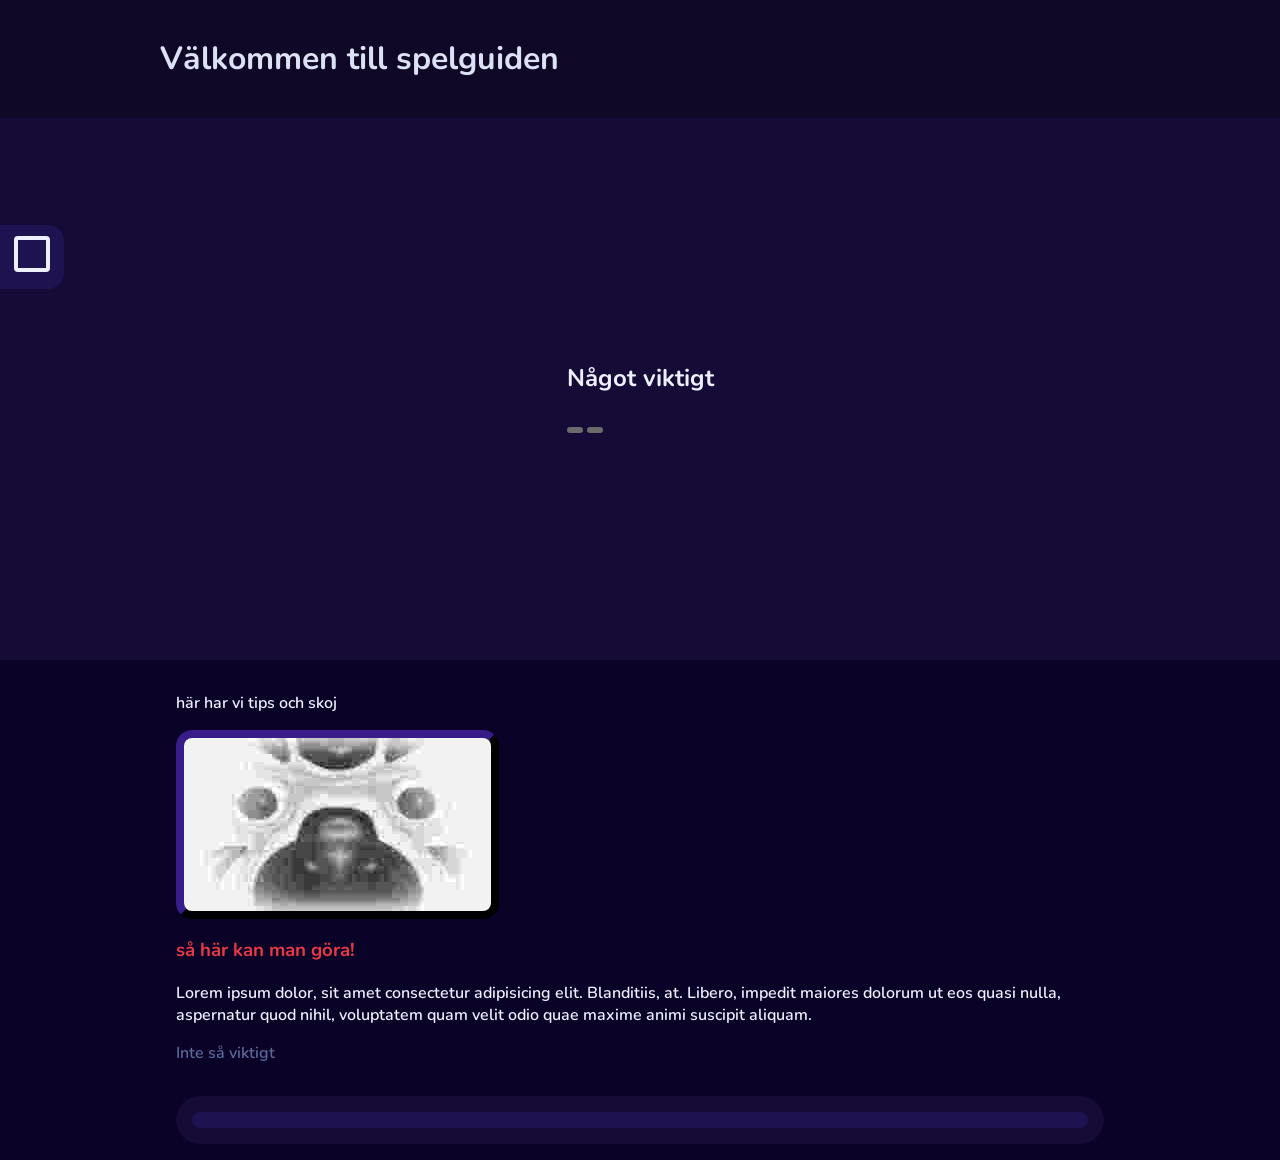
==== index.html @ 8bfa8576 "Slut lektion 04/29 Håller på med en toggle-bar navbar och har fixat placeholder för above the fold." ====
<!DOCTYPE html>
<html lang="en">

<head>
    <meta charset="UTF-8">
    <meta name="viewport" content="width=device-width, initial-scale=1.0">
    <title>Document</title>
    <link rel="stylesheet" href="style.css">
    <script src="script.js" defer></script>
    <link rel="preconnect" href="https://fonts.googleapis.com">
    <link rel="preconnect" href="https://fonts.gstatic.com" crossorigin>
    <link href="https://fonts.googleapis.com/css2?family=Nunito:ital,wght@0,200..1000;1,200..1000&display=swap"
        rel="stylesheet">
</head>

<body>
    <div class="nav-content">
        <a href="#">Test länk</a>
        <a href="#">Test länk</a>
        <a href="#">Test länk</a>
        <a href="#">Test länk</a>
    </div>
    <nav>
        <div id="icon" onclick="toggleNav()">
        </div>
    </nav>
    <div class="header-container">
        <header>
            <h1>Välkommen till spelguiden</h1>
        </header>
    </div>
    <div class="above-the-fold">
        <div>
            <h2>Något viktigt</h2>
            <div>
                <button></button>
                <button></button>
            </div>
        </div>
    </div>
    <main>
        <p>här har vi tips och skoj</p>
        <img src="Zebra-16_9.jpg" alt="temp bild">
        <div>
            <h3><b>så här kan man göra!</b></h3>
        </div>
        <p>Lorem ipsum dolor, sit amet consectetur adipisicing elit. Blanditiis, at. Libero, impedit maiores dolorum ut
            eos quasi nulla, aspernatur quod nihil, voluptatem quam velit odio quae maxime animi suscipit aliquam.</p>

        <span class="muted">Inte så viktigt</span>

        <div class="section">
            <div></div>
        </div>
    </main>
</body>

</html>
---- style.css ----
* {
    box-sizing: border-box;
}

:root {
    --site-width: 60rem;
    --deep-color: #0A0227;
    --surface-color: #160b36;
    --raised-color: #1E1250;
    --disabled-color: #5B6899;
    --analogous-color: #A6B1E1;
    --highlight-color: #DCE1F5;
    --whisper-color: #ECEFFE;
    --harsh-color: #E63946;
    --main-padding: 1rem;
    --main-font: "Nunito", sans-serif;
    --main-font-weight: 600;
}   

body {
    color-scheme: dark;
    background-color: var(--deep-color);
    color: var(--whisper-color);
    font-family: var(--main-font);
    font-weight: var(--main-font-weight);
    margin: 0;
}

nav {
    height: 4rem;
    width: 4rem;
    background-color: var(--raised-color);
    position:fixed;
    left: 0;
    top: 25%;
    border-top-right-radius: 1rem;
    border-bottom-right-radius: 1rem;

    display: flex;
    justify-content: center;
    align-items: center;
}

nav svg path {
    transition: fill-opacity 0.3s ease;
}

nav svg:hover path {
    fill-opacity: 0.3;
}

.nav-content {
    display: none;
}

.displayed-nav {
    left: 7rem
}

.displayed-nav-content {
    position:fixed;
    left: 0;
    top: 25%;
    display: flex;
    flex-flow: column nowrap;
    justify-content: space-around;
}

.header-container {
    background-color: #0f0826;
    padding: var(--main-padding);
    color: var(--highlight-color);
}

header {
    max-width: var(--site-width);
    margin: auto;
}

.above-the-fold {
    background-color: var(--surface-color);
    display: flex;
    justify-content: center;
    align-items: center;
    padding: 14rem 0 14rem 0;
}

main {
    padding: var(--main-padding);
    max-width: var(--site-width);
    margin: auto;
}

img {
    display: block;
    border: var(--surface-color) 0.5rem outset;
    border-radius: 1rem;
}

b {
    color: var(--harsh-color);
}

.muted {
    color: var(--disabled-color);
}

.section {
    margin-top: 2rem;
    background-color: var(--surface-color);
    width: 100%;
    height: 3rem;   
    border-radius: 6rem;
    display: flex;
}

.section div {
    margin: 1rem;
    flex-basis: 100%;
    border-radius: 1rem;
    background-color: var(--raised-color);
}
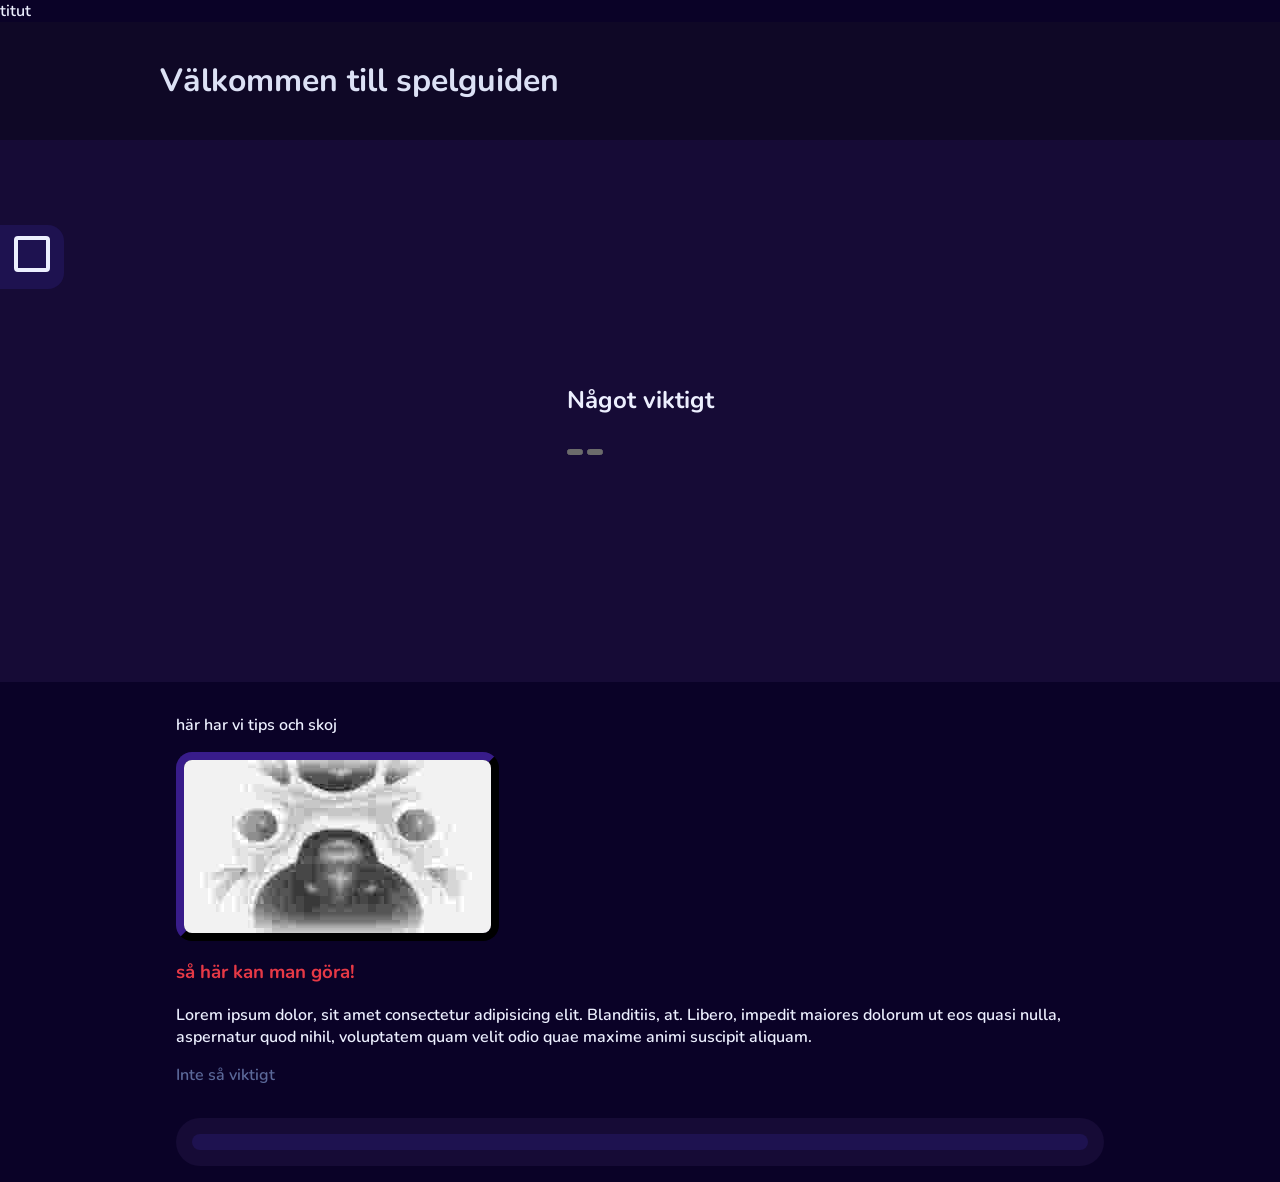
==== commit 58ff178a: "Start hemma 05/01" ====
--- a/index.html
+++ b/index.html
@@ -14,6 +14,7 @@
 </head>
 
 <body>
+    titut
     <div class="nav-content">
         <a href="#">Test länk</a>
         <a href="#">Test länk</a>
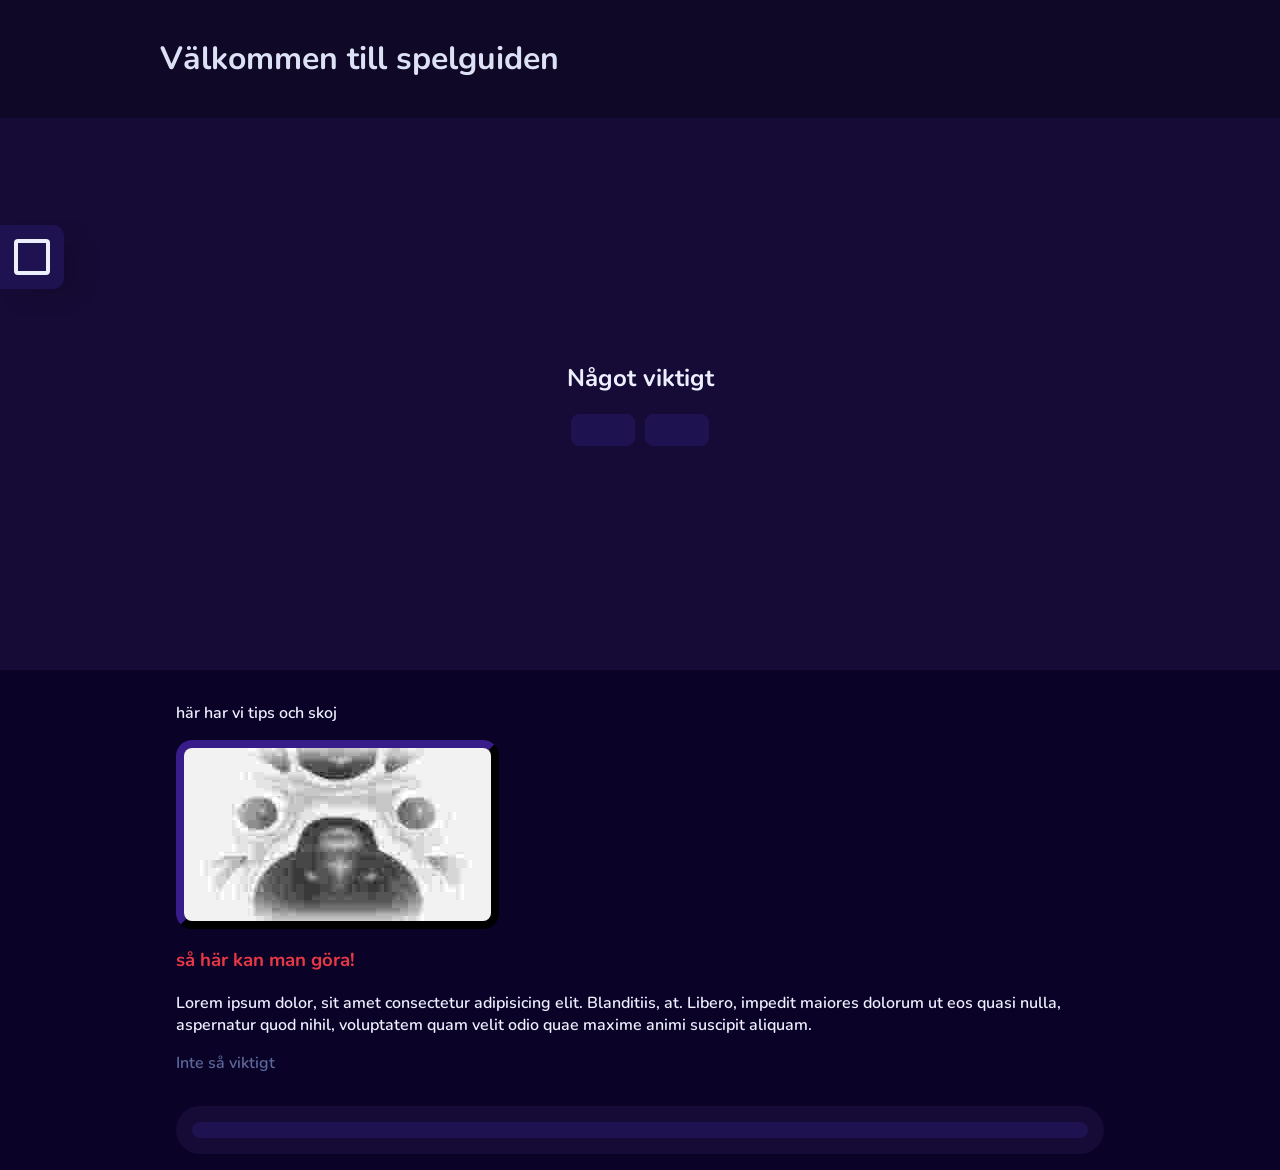
==== commit 787c4669: "Slut hemma 05/01 Fixat med nav och massa hover effecter osv osv" ====
--- a/index.html
+++ b/index.html
@@ -14,17 +14,18 @@
 </head>
 
 <body>
-    titut
-    <div class="nav-content">
-        <a href="#">Test länk</a>
-        <a href="#">Test länk</a>
-        <a href="#">Test länk</a>
-        <a href="#">Test länk</a>
+    <div class="nav-container">
+        <nav id="nav-content">
+            <a href="#">Länk 1</a>
+            <a href="#">Länk 2</a>
+            <a href="#">Länk 3</a>
+            <a href="#">Länk 4</a>
+            <a href="#">Länk 5</a>
+        </nav>
+        <div id="nav-toggle" onclick="toggleNav()">
+
+        </div>
     </div>
-    <nav>
-        <div id="icon" onclick="toggleNav()">
-        </div>
-    </nav>
     <div class="header-container">
         <header>
             <h1>Välkommen till spelguiden</h1>
@@ -33,7 +34,7 @@
     <div class="above-the-fold">
         <div>
             <h2>Något viktigt</h2>
-            <div>
+            <div class="buttons">
                 <button></button>
                 <button></button>
             </div>
--- a/style.css
+++ b/style.css
@@ -15,6 +15,9 @@
     --main-padding: 1rem;
     --main-font: "Nunito", sans-serif;
     --main-font-weight: 600;
+    --nav-border-radius: 0.7rem;
+    --nav-box-shadow: 17px 10px 20px 0px rgba(0, 0, 0, 0.1);
+    --nav-toggle-transition: left 0.3s cubic-bezier(.35,1,.35,1);
 }   
 
 body {
@@ -26,44 +29,46 @@
     margin: 0;
 }
 
-nav {
+#nav-toggle {
     height: 4rem;
     width: 4rem;
     background-color: var(--raised-color);
+    border-top-right-radius: var(--nav-border-radius);
+    border-bottom-right-radius: var(--nav-border-radius);
+    box-shadow: var(--nav-box-shadow);
+
     position:fixed;
     left: 0;
     top: 25%;
-    border-top-right-radius: 1rem;
-    border-bottom-right-radius: 1rem;
 
     display: flex;
     justify-content: center;
     align-items: center;
+
+    transition: var(--nav-toggle-transition);
 }
 
-nav svg path {
-    transition: fill-opacity 0.3s ease;
+#nav-toggle path {
+    transition: fill-opacity 0.3s;
 }
 
-nav svg:hover path {
+#nav-toggle:hover path {
     fill-opacity: 0.3;
 }
 
-.nav-content {
-    display: none;
-}
-
-.displayed-nav {
-    left: 7rem
-}
-
-.displayed-nav-content {
+#nav-content {
     position:fixed;
     left: 0;
     top: 25%;
-    display: flex;
+
+    padding: var(--main-padding);
+    background-color: var(--raised-color);
+    border-bottom-right-radius: var(--nav-border-radius);
+    box-shadow: var(--nav-box-shadow);
+
+    display: none;
     flex-flow: column nowrap;
-    justify-content: space-around;
+    gap: 2rem;
 }
 
 .header-container {
@@ -83,6 +88,26 @@
     justify-content: center;
     align-items: center;
     padding: 14rem 0 14rem 0;
+}
+
+.buttons {
+    display: flex;
+    justify-content: space-around;
+    align-items: center;
+}
+
+.buttons button {
+    background-color: var(--raised-color);
+    width: 4rem;
+    height: 2rem;
+    border: var(--raised-color) solid 1px;
+    border-radius: 0.5rem;
+    transition: background-color 0.3s cubic-bezier(.35,1,.35,1);
+}
+
+.buttons button:hover {
+    background-color: hsl(252, 63%, 16%);
+    border: hsl(252, 63%, 16%);
 }
 
 main {
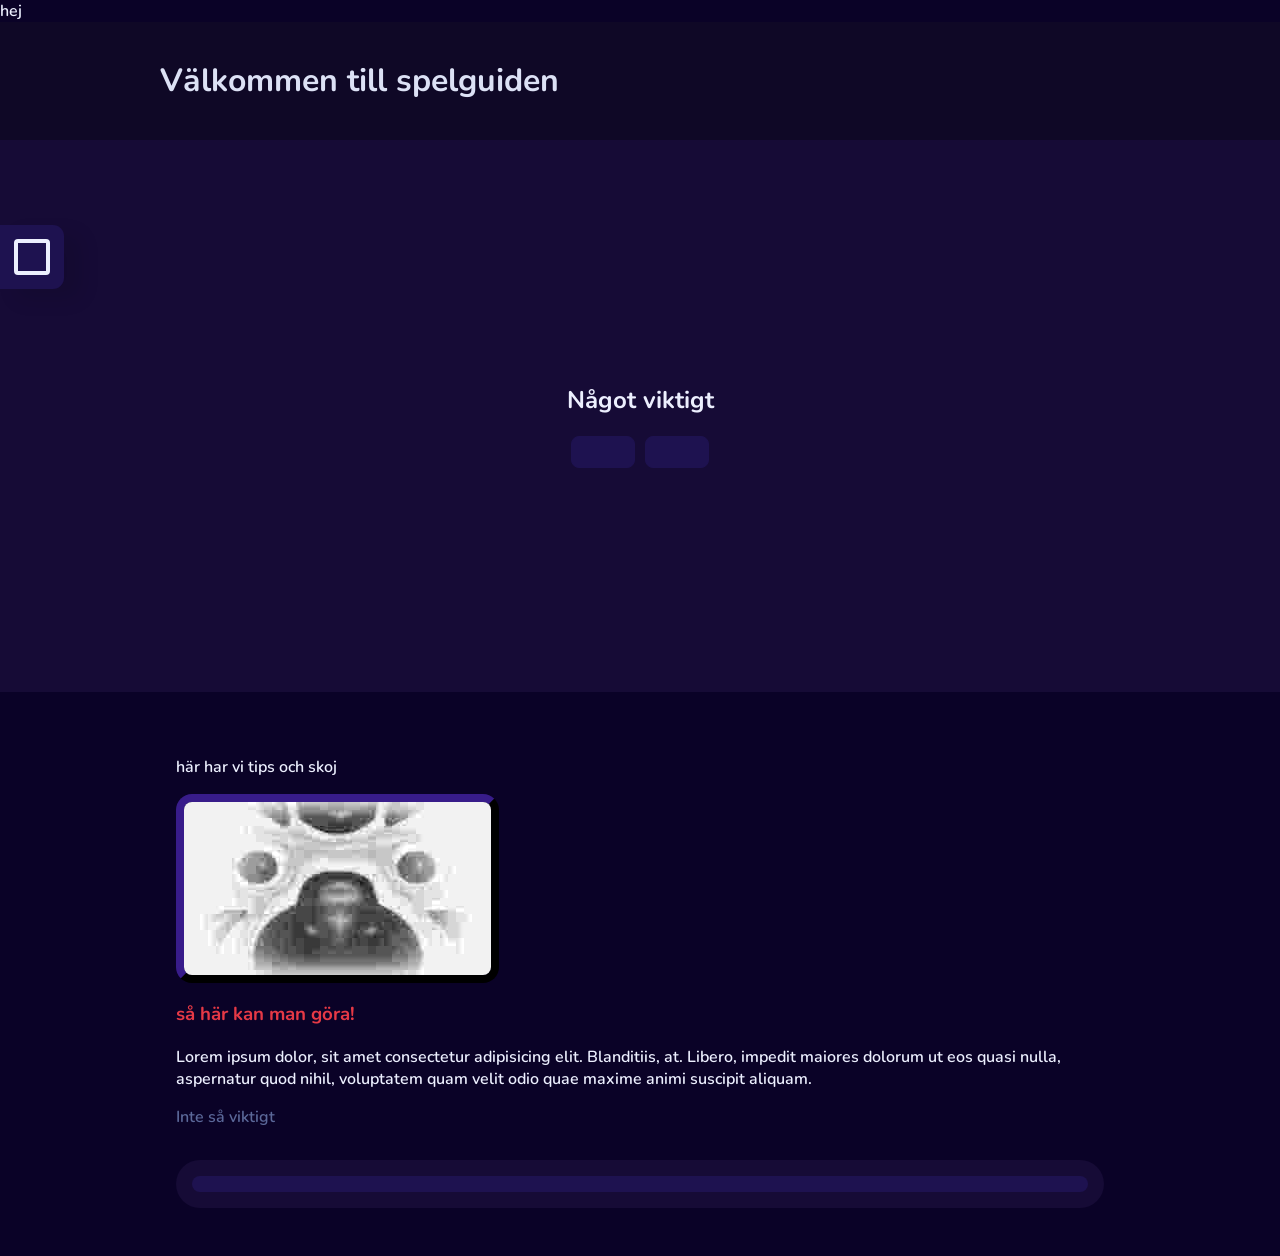
==== commit d34b561d: "Start lektion 05/06" ====
--- a/index.html
+++ b/index.html
@@ -14,10 +14,11 @@
 </head>
 
 <body>
+    hej
     <div class="nav-container">
         <nav id="nav-content">
-            <a href="#">Länk 1</a>
-            <a href="#">Länk 2</a>
+            <a href="index.html" class="current-site">Huvudsida</a>
+            <a href="guide.html">Kom igång med guiden</a>
             <a href="#">Länk 3</a>
             <a href="#">Länk 4</a>
             <a href="#">Länk 5</a>
@@ -41,18 +42,22 @@
         </div>
     </div>
     <main>
-        <p>här har vi tips och skoj</p>
-        <img src="Zebra-16_9.jpg" alt="temp bild">
-        <div>
-            <h3><b>så här kan man göra!</b></h3>
-        </div>
-        <p>Lorem ipsum dolor, sit amet consectetur adipisicing elit. Blanditiis, at. Libero, impedit maiores dolorum ut
-            eos quasi nulla, aspernatur quod nihil, voluptatem quam velit odio quae maxime animi suscipit aliquam.</p>
+        <div class="content">
+            <p>här har vi tips och skoj</p>
+            <img src="Zebra-16_9.jpg" alt="temp bild">
+            <div>
+                <h3><b>så här kan man göra!</b></h3>
+            </div>
+            <p>Lorem ipsum dolor, sit amet consectetur adipisicing elit. Blanditiis, at. Libero, impedit maiores dolorum
+                ut
+                eos quasi nulla, aspernatur quod nihil, voluptatem quam velit odio quae maxime animi suscipit aliquam.
+            </p>
 
-        <span class="muted">Inte så viktigt</span>
+            <span class="muted">Inte så viktigt</span>
 
-        <div class="section">
-            <div></div>
+            <div class="section">
+                <div></div>
+            </div>
         </div>
     </main>
 </body>
--- a/style.css
+++ b/style.css
@@ -68,7 +68,24 @@
 
     display: none;
     flex-flow: column nowrap;
+    align-items: flex-start;
     gap: 2rem;
+}
+
+#nav-content a {
+    text-decoration: none;
+    color: var(--highlight-color);
+}
+
+#nav-content a:hover {
+    text-decoration: none;
+    color: var(--analogous-color);
+}
+
+.current-site {
+    font-weight: bolder;
+    border-bottom: 2px var(--analogous-color) solid;
+    border-radius: 4px;
 }
 
 .header-container {
@@ -110,10 +127,12 @@
     border: hsl(252, 63%, 16%);
 }
 
-main {
+.content {
     padding: var(--main-padding);
     max-width: var(--site-width);
     margin: auto;
+    margin-top: 2rem;
+    margin-bottom: 2rem;
 }
 
 img {
@@ -144,4 +163,78 @@
     flex-basis: 100%;
     border-radius: 1rem;
     background-color: var(--raised-color);
+}
+
+.cards {
+    background-color: var(--surface-color);
+    padding: 6rem;
+
+    display: flex;
+    align-items: flex-start;
+    flex-flow: row wrap;
+    gap: 2rem;
+}
+
+.card {
+    background-color: var(--raised-color);
+    padding: var(--main-padding);
+    border-radius: var(--nav-border-radius);
+    flex-basis: 30%;
+}
+
+.card-image {
+    background-image: url(Zebra-16_9.jpg);
+    background-position: center;
+    background-size: cover;
+    height: 10rem;
+    border-radius: 0.3rem;
+    border: 3px var(--surface-color) solid;
+    box-sizing: content-box;
+
+    display: flex;
+    align-items: flex-end;
+}
+
+.card-image div {
+    background-color: var(--disabled-color);
+    margin: 0.2rem;
+    padding: 0.2rem;
+    border-radius: 0.2rem;
+    font-size: smaller;
+    font-weight: lighter;
+
+    transition: 0.3s;
+}
+
+.card-image:hover {
+    background-size: 101%;
+}
+
+.card-image:hover div {
+    background-color: #ffffff1a;
+    color: var(--deep-color);
+    backdrop-filter: blur(2px);
+}
+
+.cards-information {
+    flex: 1;
+}
+
+footer {
+    display: flex;
+    justify-content: space-between;
+}
+
+.motto {
+    display: flex;
+    align-items: center;
+    justify-content: center;
+    flex-basis: 20%;
+}
+
+.legal {
+    display: flex;
+    gap: 2rem;
+    margin: 2rem 2rem 2rem 0;
+    
 }
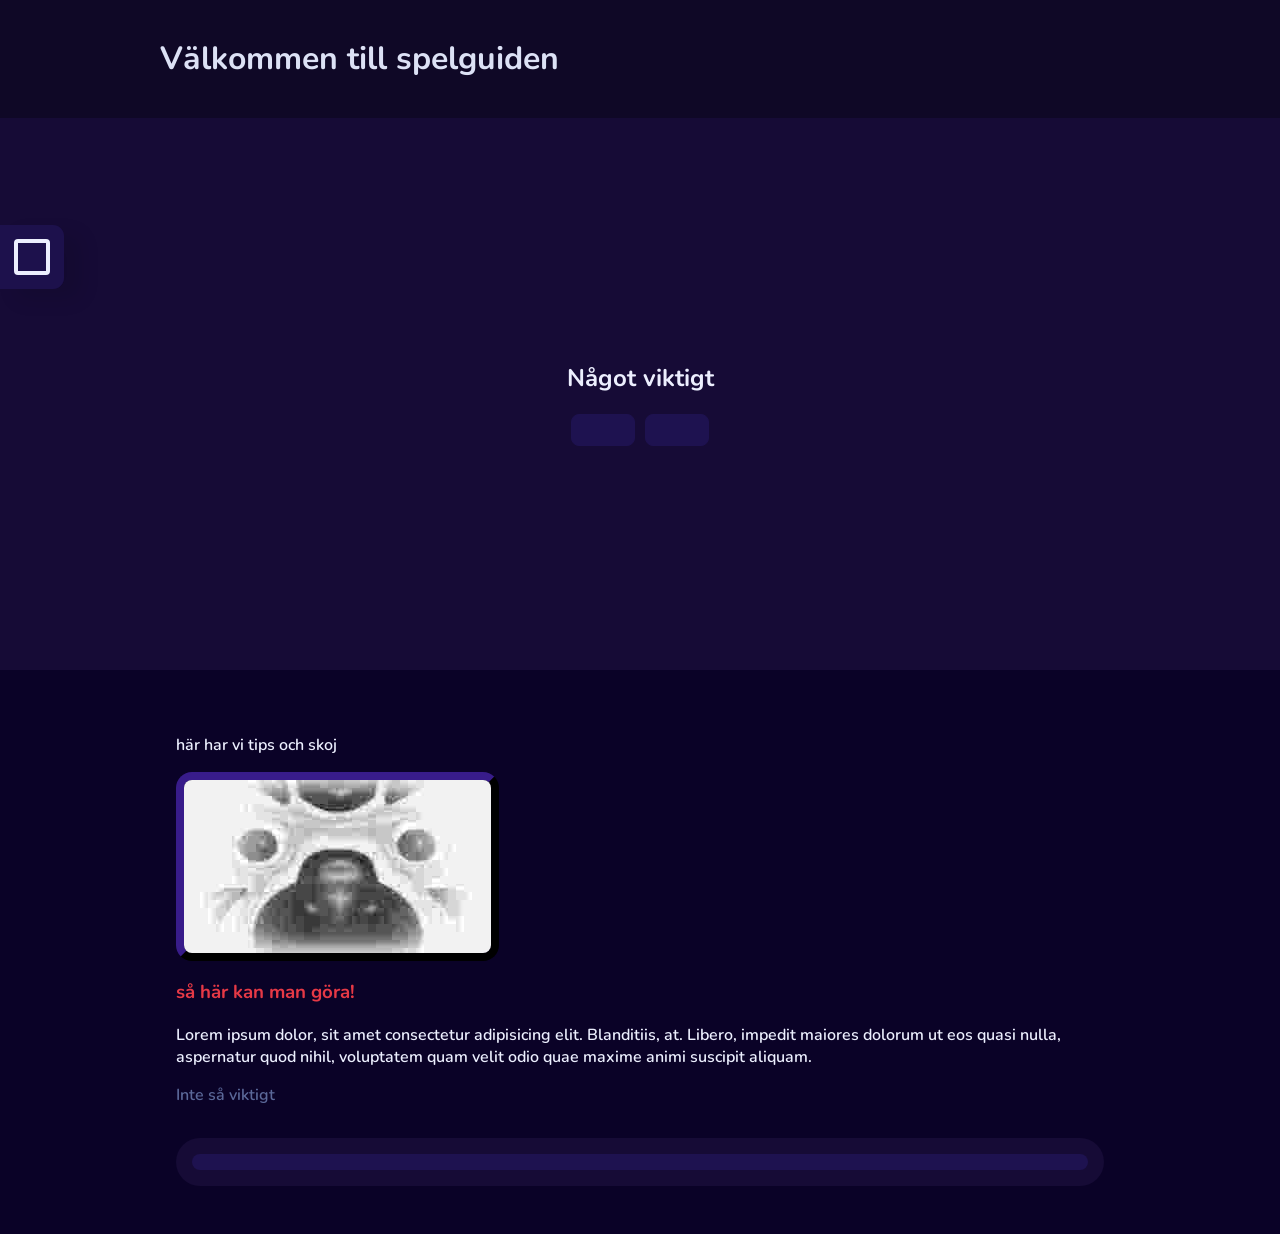
==== commit b2933d8d: "Slut lektion 05/06 Lagt till en mer huvudvariabel. Lagt till ny sida kallad info. Fixat med nav togg" ====
--- a/index.html
+++ b/index.html
@@ -14,12 +14,11 @@
 </head>
 
 <body>
-    hej
     <div class="nav-container">
         <nav id="nav-content">
             <a href="index.html" class="current-site">Huvudsida</a>
             <a href="guide.html">Kom igång med guiden</a>
-            <a href="#">Länk 3</a>
+            <a href="info.html">Läs mer om oss</a>
             <a href="#">Länk 4</a>
             <a href="#">Länk 5</a>
         </nav>
--- a/style.css
+++ b/style.css
@@ -15,7 +15,8 @@
     --main-padding: 1rem;
     --main-font: "Nunito", sans-serif;
     --main-font-weight: 600;
-    --nav-border-radius: 0.7rem;
+    --main-border-radius: 0.7rem;
+    --child-border-radius: 0.3rem;
     --nav-box-shadow: 17px 10px 20px 0px rgba(0, 0, 0, 0.1);
     --nav-toggle-transition: left 0.3s cubic-bezier(.35,1,.35,1);
 }   
@@ -32,9 +33,10 @@
 #nav-toggle {
     height: 4rem;
     width: 4rem;
-    background-color: var(--raised-color);
-    border-top-right-radius: var(--nav-border-radius);
-    border-bottom-right-radius: var(--nav-border-radius);
+    background-color: hsla(252, 63%, 19%, 0.9);
+    backdrop-filter: blur(6px);
+    border-top-right-radius: var(--main-border-radius);
+    border-bottom-right-radius: var(--main-border-radius);
     box-shadow: var(--nav-box-shadow);
 
     position:fixed;
@@ -62,8 +64,9 @@
     top: 25%;
 
     padding: var(--main-padding);
-    background-color: var(--raised-color);
-    border-bottom-right-radius: var(--nav-border-radius);
+    background-color: hsla(252, 63%, 19%, 0.9);
+    backdrop-filter: blur(6px);
+    border-bottom-right-radius: var(--main-border-radius);
     box-shadow: var(--nav-box-shadow);
 
     display: none;
@@ -178,7 +181,7 @@
 .card {
     background-color: var(--raised-color);
     padding: var(--main-padding);
-    border-radius: var(--nav-border-radius);
+    border-radius: var(--main-border-radius);
     flex-basis: 30%;
 }
 
@@ -187,7 +190,7 @@
     background-position: center;
     background-size: cover;
     height: 10rem;
-    border-radius: 0.3rem;
+    border-radius: var(--child-border-radius);
     border: 3px var(--surface-color) solid;
     box-sizing: content-box;
 
@@ -206,6 +209,11 @@
     transition: 0.3s;
 }
 
+.card:nth-child(even) .card-image div {
+    align-self: flex-start;
+    margin-left: auto;
+}
+
 .card-image:hover {
     background-size: 101%;
 }
@@ -220,6 +228,54 @@
     flex: 1;
 }
 
+.horizontalls-container {
+    display: flex;
+    flex-flow: column nowrap;
+}
+
+.horizontall {
+    max-width: var(--site-width);
+    margin: auto;
+    padding: var(--main-padding);
+    margin-top: 2rem;
+    border-radius: var(--main-border-radius);
+    
+    display: flex;
+}
+
+.horizontall:nth-child(even) {
+    background-color: var(--raised-color);
+}
+
+.horizontall-content {
+    flex-basis: 50%;
+    padding: 0 var(--main-padding) var(--main-padding) var(--main-padding);
+}
+
+.horizontall:nth-child(even) .horizontall-content {
+    order: 1;
+}
+
+.horizontall-image-container {
+    flex: 1;
+
+    display: flex;
+    justify-content: flex-start;
+    align-items: center;
+}
+
+.horizontall-image {
+    width: 100%;
+    height: 100%;
+    border-radius: var(--child-border-radius);
+    background-color: var(--analogous-color);
+    margin-right: 10%;
+
+    background-image: url(Zebra-16_9.jpg);
+    background-position: center;
+    background-size: contain;
+}
+
 footer {
     display: flex;
     justify-content: space-between;
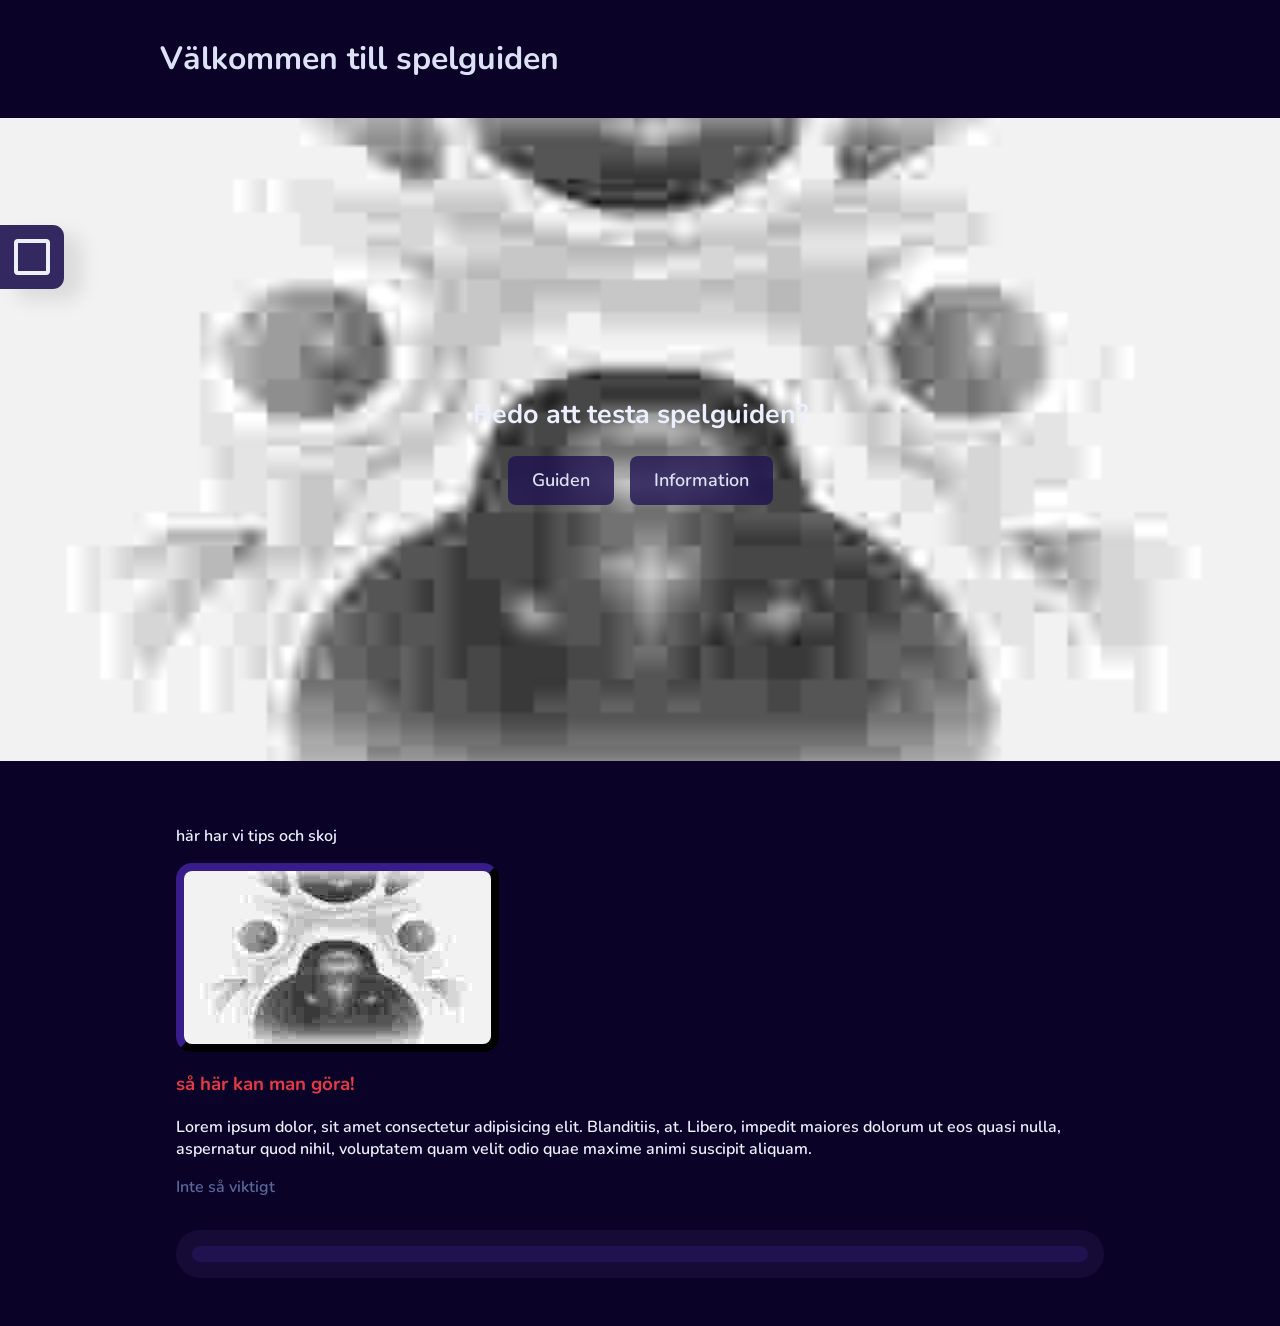
==== commit a9430073: "Slut lektion 05/12 Glömde start commit. Har inte gjort något hemma sedan senaste commit. Små ändring" ====
--- a/index.html
+++ b/index.html
@@ -33,10 +33,10 @@
     </div>
     <div class="above-the-fold">
         <div>
-            <h2>Något viktigt</h2>
-            <div class="buttons">
-                <button></button>
-                <button></button>
+            <h2>Redo att testa spelguiden?</h2>
+            <div class="buttons">   
+                <a href="guide.html">Guiden</a>
+                <a href="info.html">Information</a>
             </div>
         </div>
     </div>
--- a/style.css
+++ b/style.css
@@ -18,7 +18,7 @@
     --main-border-radius: 0.7rem;
     --child-border-radius: 0.3rem;
     --nav-box-shadow: 17px 10px 20px 0px rgba(0, 0, 0, 0.1);
-    --nav-toggle-transition: left 0.3s cubic-bezier(.35,1,.35,1);
+    --main-transition: 0.3s cubic-bezier(.35,1,.35,1);
 }   
 
 body {
@@ -47,11 +47,11 @@
     justify-content: center;
     align-items: center;
 
-    transition: var(--nav-toggle-transition);
+    transition: left var(--main-transition);
 }
 
 #nav-toggle path {
-    transition: fill-opacity 0.3s;
+    transition: fill-opacity var(--main-transition);
 }
 
 #nav-toggle:hover path {
@@ -92,7 +92,7 @@
 }
 
 .header-container {
-    background-color: #0f0826;
+    background-color: var(--deep-color);
     padding: var(--main-padding);
     color: var(--highlight-color);
 }
@@ -103,31 +103,40 @@
 }
 
 .above-the-fold {
-    background-color: var(--surface-color);
+    background-image: url(Zebra-16_9.jpg);
+    background-size: cover;
+    background-position: center;
+
     display: flex;
     justify-content: center;
     align-items: center;
-    padding: 14rem 0 14rem 0;
+    padding: 16rem 0 16rem 0;
+
+    font-size: large;
 }
 
 .buttons {
     display: flex;
-    justify-content: space-around;
-    align-items: center;
-}
-
-.buttons button {
-    background-color: var(--raised-color);
-    width: 4rem;
-    height: 2rem;
-    border: var(--raised-color) solid 1px;
+    justify-content: center;
+    gap: 1rem;
+    align-items: center;
+}
+
+.buttons a {
+    background-color: hsla(252, 63%, 19%, 0.8);
+    backdrop-filter: blur(6px);
     border-radius: 0.5rem;
-    transition: background-color 0.3s cubic-bezier(.35,1,.35,1);
-}
-
-.buttons button:hover {
-    background-color: hsl(252, 63%, 16%);
-    border: hsl(252, 63%, 16%);
+    color: var(--highlight-color);
+    text-decoration: none;
+
+    padding: 0.8rem 1.5rem 0.8rem 1.5rem;
+
+    transition: var(--main-transition);
+}
+
+.buttons a:hover {
+    background-color: hsla(229, 50%, 77%, 0.8);
+    color: var(--deep-color);
 }
 
 .content {
@@ -206,12 +215,12 @@
     font-size: smaller;
     font-weight: lighter;
 
-    transition: 0.3s;
-}
-
-.card:nth-child(even) .card-image div {
-    align-self: flex-start;
-    margin-left: auto;
+    transition: var(--main-transition);
+}
+
+    .card:nth-child(even) .card-image div {
+        align-self: flex-start;
+        margin-left: auto;
 }
 
 .card-image:hover {
@@ -219,9 +228,9 @@
 }
 
 .card-image:hover div {
-    background-color: #ffffff1a;
+    background-color: hsla(0, 0%, 100%, 0.15);
     color: var(--deep-color);
-    backdrop-filter: blur(2px);
+    backdrop-filter: blur(6px);
 }
 
 .cards-information {
@@ -231,6 +240,8 @@
 .horizontalls-container {
     display: flex;
     flex-flow: column nowrap;
+    background-color: var(--surface-color);
+    padding-bottom: 2rem;
 }
 
 .horizontall {
@@ -250,14 +261,35 @@
 .horizontall-content {
     flex-basis: 50%;
     padding: 0 var(--main-padding) var(--main-padding) var(--main-padding);
+
+    display: flex;
+    flex-flow: column nowrap;
+}
+
+.horizontall-content a {
+    display: block;
+    padding: 0.3rem var(--main-padding) 0.3rem var(--main-padding);
+    background-color: var(--analogous-color);
+    text-decoration: none;
+    color: var(--deep-color);
+    border-radius: var(--main-border-radius);
+
+    align-self: flex-start;
+
+    transition: background-color var(--main-transition);
+}
+
+.horizontall-content a:hover {
+    background-color: var(--highlight-color);
 }
 
 .horizontall:nth-child(even) .horizontall-content {
     order: 1;
+    padding-left: 3rem;
 }
 
 .horizontall-image-container {
-    flex: 1;
+    flex-basis: 50%;
 
     display: flex;
     justify-content: flex-start;
@@ -269,11 +301,18 @@
     height: 100%;
     border-radius: var(--child-border-radius);
     background-color: var(--analogous-color);
-    margin-right: 10%;
+    margin: 0 0 0 10%;
 
     background-image: url(Zebra-16_9.jpg);
     background-position: center;
     background-size: contain;
+
+    box-shadow: 0px 0px 60px 0px rgba(255,255,255, 0.2);
+}
+
+.horizontall:nth-child(even) .horizontall-image {
+    margin: 0 0 0 var(--main-padding);
+    flex-basis: 90%;
 }
 
 footer {
@@ -292,5 +331,4 @@
     display: flex;
     gap: 2rem;
     margin: 2rem 2rem 2rem 0;
-    
 }
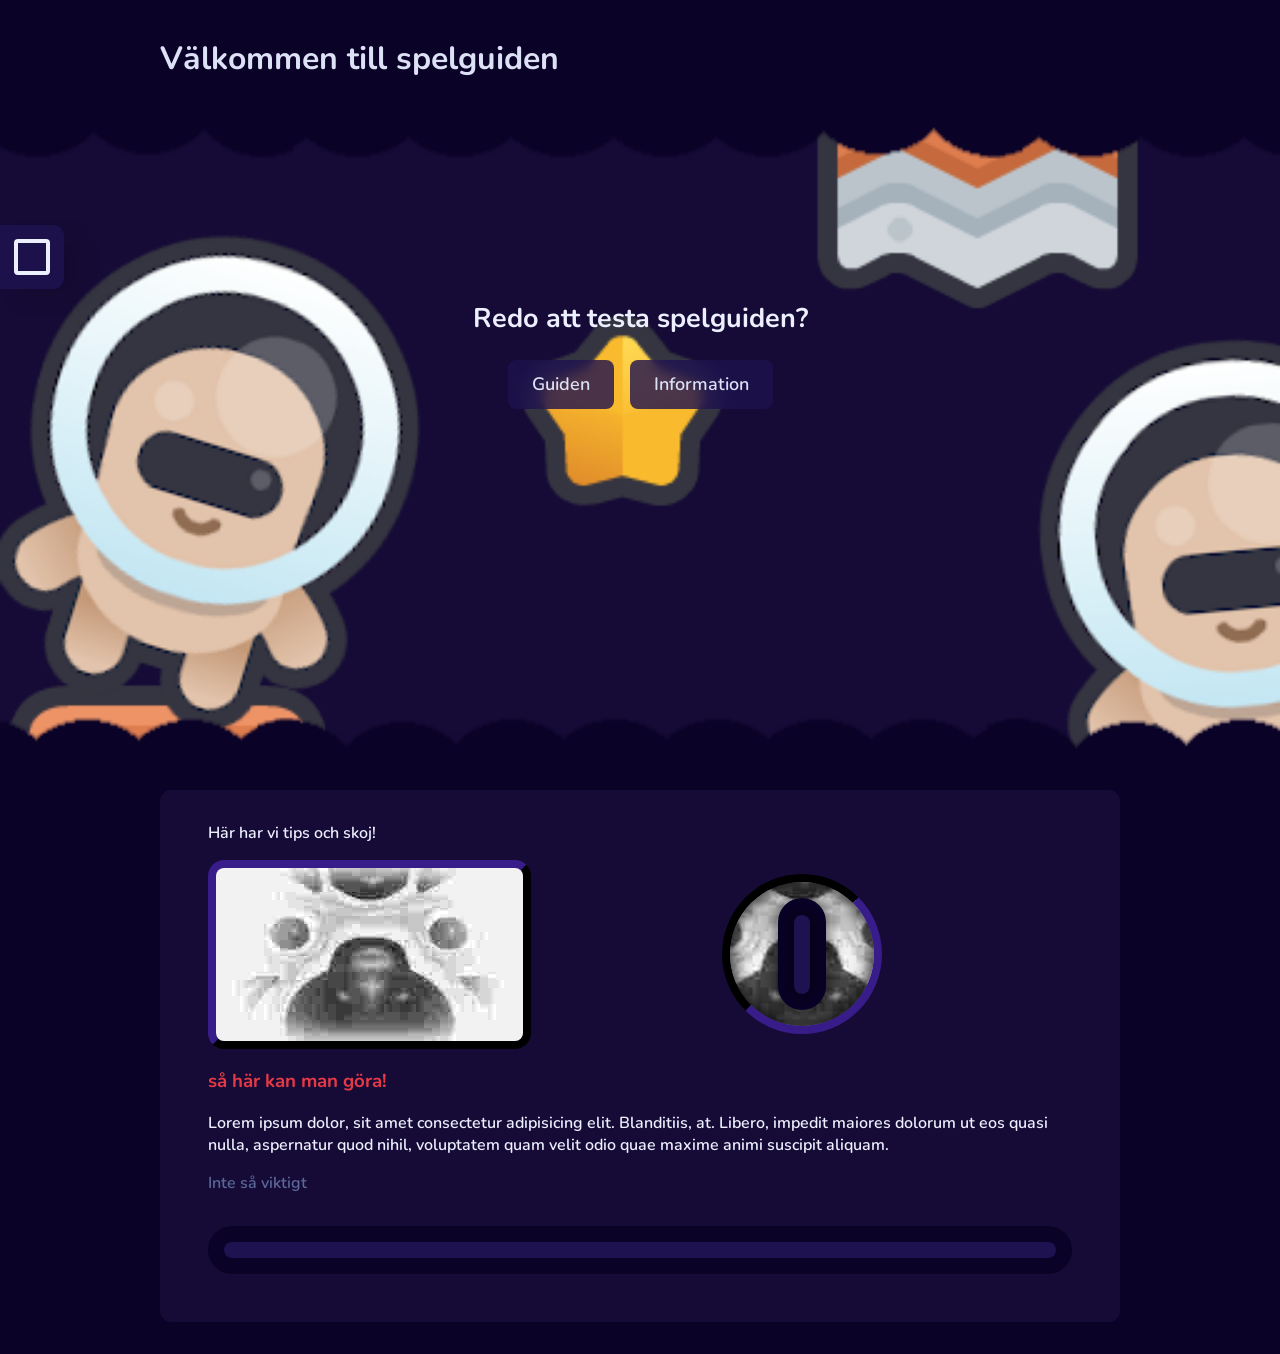
==== commit 024d61cd: "Slut hemma 05/17 Fixat med media queries samt små ändringar såsom lite extra hover effects" ====
--- a/index.html
+++ b/index.html
@@ -34,7 +34,7 @@
     <div class="above-the-fold">
         <div>
             <h2>Redo att testa spelguiden?</h2>
-            <div class="buttons">   
+            <div class="buttons">
                 <a href="guide.html">Guiden</a>
                 <a href="info.html">Information</a>
             </div>
@@ -42,8 +42,16 @@
     </div>
     <main>
         <div class="content">
-            <p>här har vi tips och skoj</p>
-            <img src="Zebra-16_9.jpg" alt="temp bild">
+            <p>Här har vi tips och skoj!</p>
+            <div class="content-images">
+                <img src="Zebra-16_9.jpg" alt="temp bild">
+                <div class="content-image-ball">
+                    <div>
+                        <div>
+                        </div>
+                    </div>
+                </div>
+            </div>
             <div>
                 <h3><b>så här kan man göra!</b></h3>
             </div>
--- a/style.css
+++ b/style.css
@@ -103,14 +103,14 @@
 }
 
 .above-the-fold {
-    background-image: url(Zebra-16_9.jpg);
+    background-image: url(atf-background.png);
     background-size: cover;
     background-position: center;
 
     display: flex;
     justify-content: center;
-    align-items: center;
-    padding: 16rem 0 16rem 0;
+    padding: 10rem 0 16rem 0;
+    height: 40rem;
 
     font-size: large;
 }
@@ -139,20 +139,60 @@
     color: var(--deep-color);
 }
 
-.content {
-    padding: var(--main-padding);
+.content {  
+    padding: 1rem 3rem 3rem 3rem;
     max-width: var(--site-width);
-    margin: auto;
-    margin-top: 2rem;
-    margin-bottom: 2rem;
-}
-
-img {
+    margin: 2rem 0 2rem 0;
+    margin-left: auto;
+    margin-right: auto;
+
+    background-color: var(--surface-color);
+    border-radius: var(--main-border-radius);
+}
+
+.content-images {
+    display: flex;
+    align-items: center;
+}
+
+.content-images img {
     display: block;
     border: var(--surface-color) 0.5rem outset;
     border-radius: 1rem;
 }
 
+.content-image-ball {
+    background-image: url(Zebra-16_9.jpg);
+    background-position: center;
+    border: var(--surface-color) 0.5rem inset;
+    border-radius: 100%;
+    width: 10rem;
+    height: 10rem;
+    margin: auto;
+
+    padding: var(--main-padding);
+    box-shadow: 0px 0px 15px 4px rgba(0,0,0,0.75) inset;
+}
+
+.content-image-ball div {
+    height: 100%;
+    width: 3rem;
+    margin: auto;
+    background-color: var(--deep-color);
+    border-radius: 6rem;
+    display: flex;
+    align-items: center;
+
+    box-shadow: 0px 0px 15px 4px rgba(0,0,0,0.5);
+}
+
+.content-image-ball div div {
+    margin: 1rem;
+    height: 71%;
+    border-radius: 1rem;
+    background-color: var(--raised-color);
+}
+
 b {
     color: var(--harsh-color);
 }
@@ -163,7 +203,7 @@
 
 .section {
     margin-top: 2rem;
-    background-color: var(--surface-color);
+    background-color: var(--deep-color);
     width: 100%;
     height: 3rem;   
     border-radius: 6rem;
@@ -197,7 +237,7 @@
 .card-image {
     background-image: url(Zebra-16_9.jpg);
     background-position: center;
-    background-size: cover;
+    background-size: 100%;
     height: 10rem;
     border-radius: var(--child-border-radius);
     border: 3px var(--surface-color) solid;
@@ -224,7 +264,7 @@
 }
 
 .card-image:hover {
-    background-size: 101%;
+    background-size: 100.5%;
 }
 
 .card-image:hover div {
@@ -307,7 +347,8 @@
     background-position: center;
     background-size: contain;
 
-    box-shadow: 0px 0px 60px 0px rgba(255,255,255, 0.2);
+    box-shadow: 0px 0px 40px -7px rgba(255,255,255, 0.3);
+    transition: box-shadow var(--main-transition);
 }
 
 .horizontall:nth-child(even) .horizontall-image {
@@ -315,6 +356,10 @@
     flex-basis: 90%;
 }
 
+.horizontall-image:hover {
+    box-shadow: 0px 0px 40px -7px rgba(255,255,255, 0.6);
+}
+
 footer {
     display: flex;
     justify-content: space-between;
@@ -325,10 +370,65 @@
     align-items: center;
     justify-content: center;
     flex-basis: 20%;
+    margin-left: 2rem;
 }
 
 .legal {
     display: flex;
     gap: 2rem;
     margin: 2rem 2rem 2rem 0;
+}
+
+@media (max-width: 768px) {
+    .above-the-fold {
+        height: 30rem;
+        padding: 0;
+        align-items: center;
+    }
+
+    .content {
+        font-size: larger;
+        max-width: 40rem;
+    }
+
+    .cards {
+        padding: 2rem;
+    }
+
+    .card-image {
+        background-size: 125%;
+    }
+
+    .horizontall {
+        max-width: 40rem;
+        font-size: 0.9rem;
+    }
+
+    .horizontall-image {
+        background-size: 160%;
+    }
+}
+
+@media (max-width: 320px) {
+    .above-the-fold {
+        text-align: center;
+        height: 20rem;
+    }
+
+    .content {
+        max-width: 16rem;
+    }
+
+    .content-images {
+        display: flex;
+        flex-flow: column;
+    }
+
+    .content-images img {
+        width: 100%;
+    }
+    
+    .content-image-ball {
+        background-size: 140%;
+    }
 }
